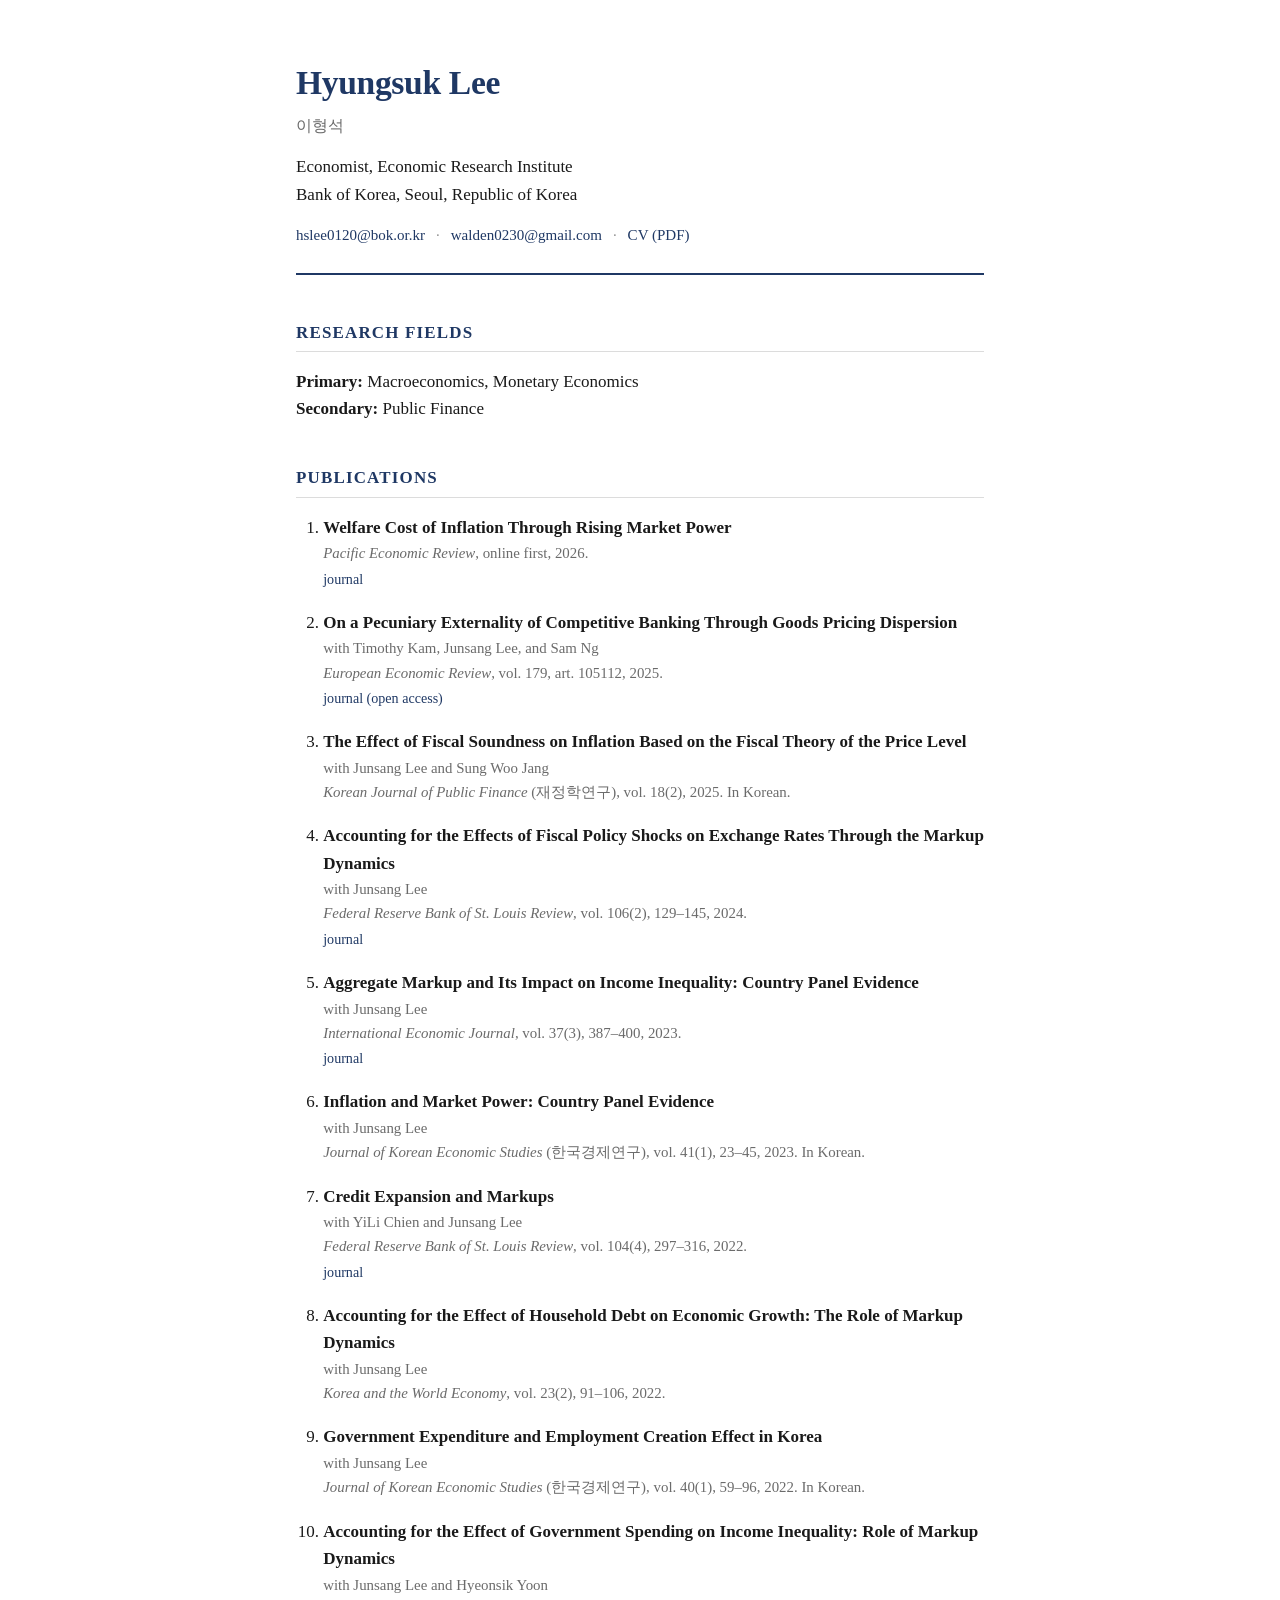
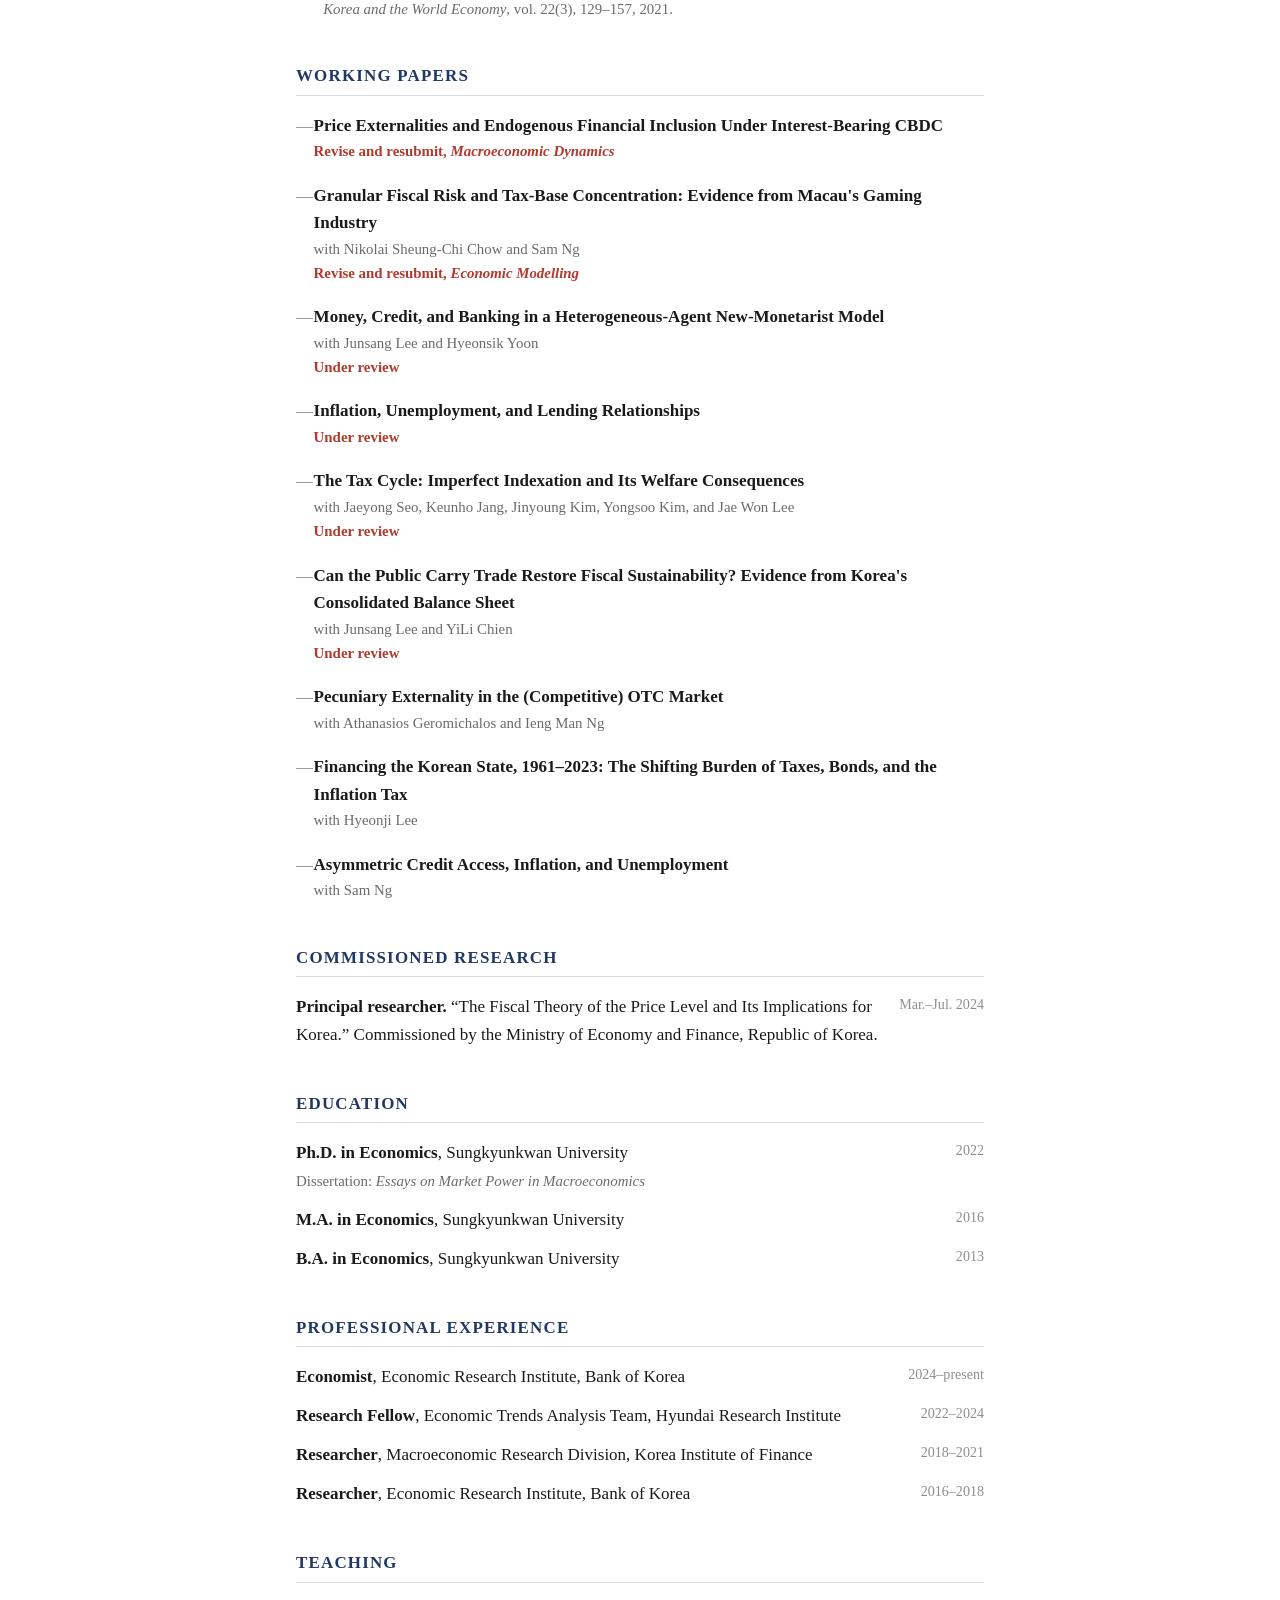
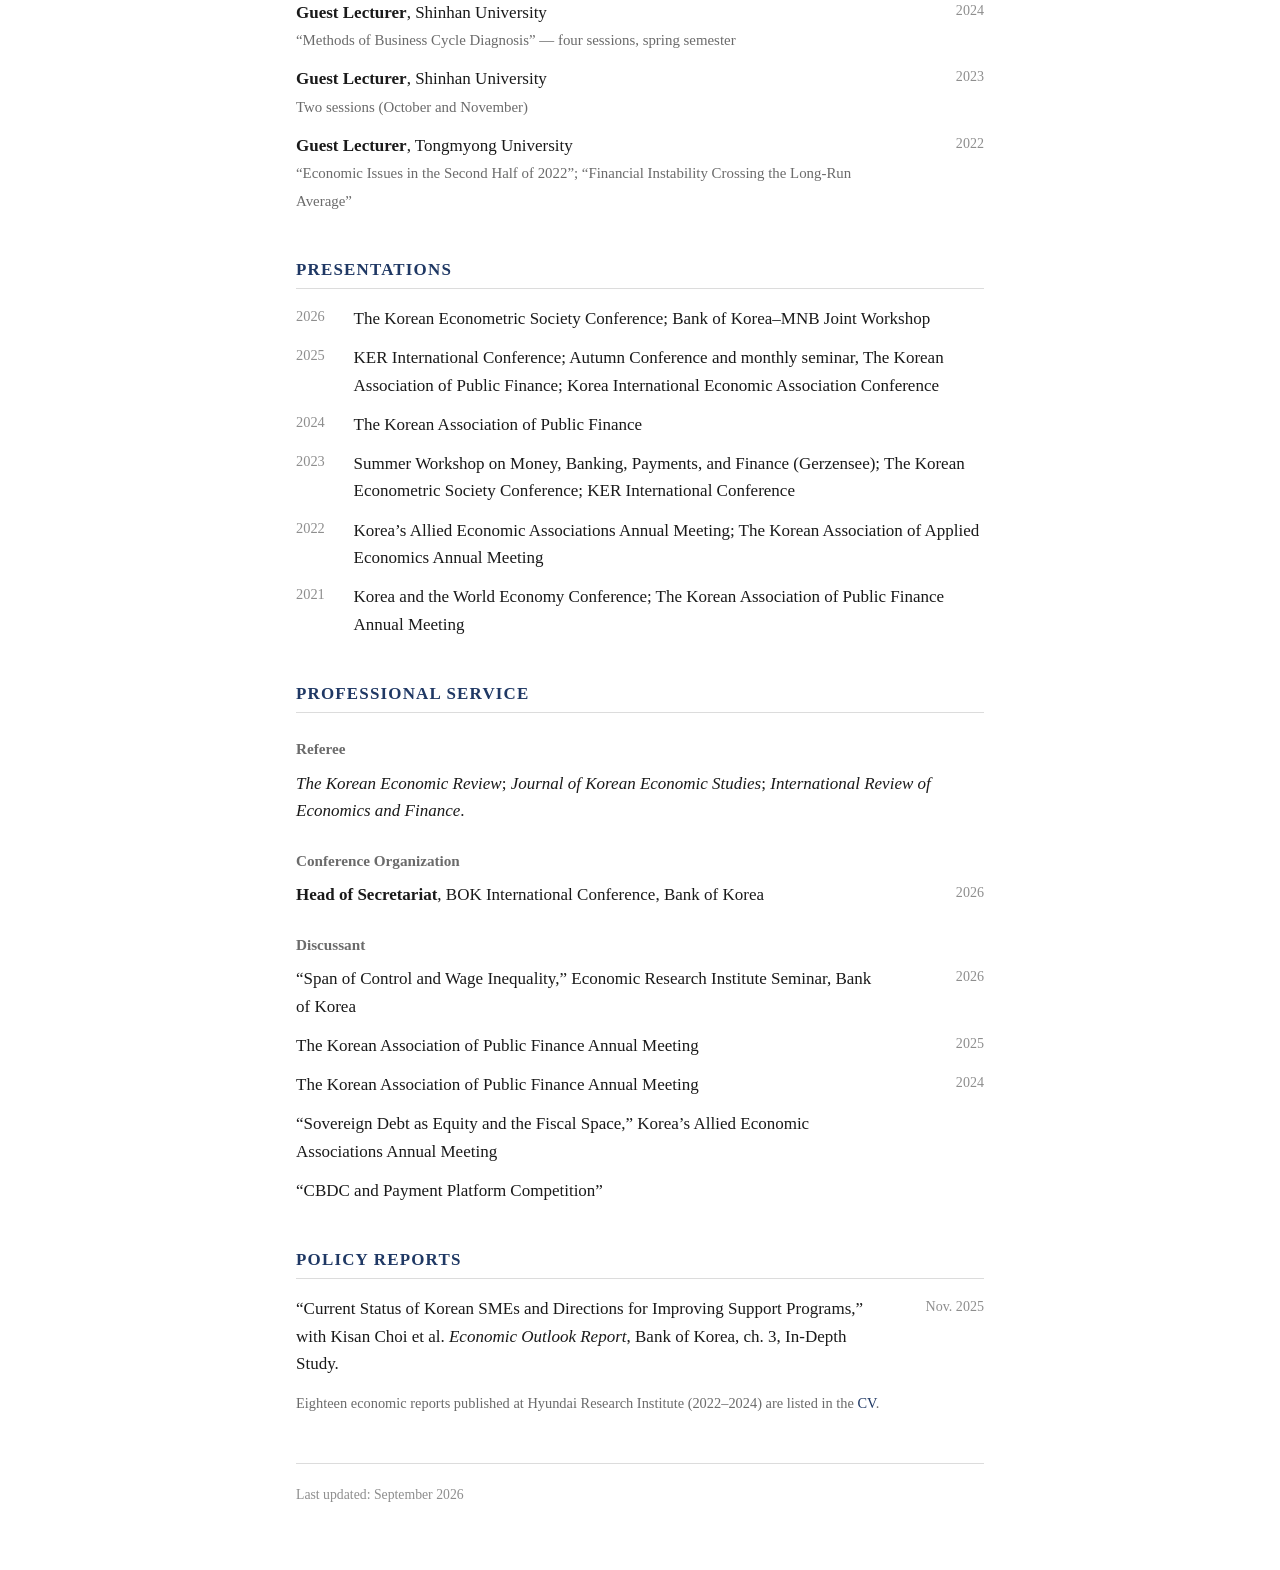
==== index.html @ a032f07b "Initial site: publications, working papers, teaching, service, CV" ====
<!DOCTYPE html>
<html lang="en">
<head>
<meta charset="utf-8">
<meta name="viewport" content="width=device-width, initial-scale=1">
<title>Hyungsuk Lee — Economist, Bank of Korea</title>
<meta name="description" content="Hyungsuk Lee is an economist at the Economic Research Institute, Bank of Korea. Research in macroeconomics, monetary economics, and public finance.">
<link rel="stylesheet" href="style.css">
</head>
<body>

<header>
  <h1>Hyungsuk Lee</h1>
  <p class="ko">이형석</p>
  <p class="affil">
    Economist, Economic Research Institute<br>
    Bank of Korea, Seoul, Republic of Korea
  </p>
  <p class="links">
    <a href="mailto:hslee0120@bok.or.kr">hslee0120@bok.or.kr</a>
    <span class="sep">·</span>
    <a href="mailto:walden0230@gmail.com">walden0230@gmail.com</a>
    <span class="sep">·</span>
    <a href="cv/CV_HyungsukLee.pdf">CV&nbsp;(PDF)</a>
  </p>
</header>

<main>

<section>
  <h2>Research Fields</h2>
  <p><strong>Primary:</strong> Macroeconomics, Monetary Economics<br>
     <strong>Secondary:</strong> Public Finance</p>
</section>

<section>
  <h2>Publications</h2>
  <ol class="papers">

    <li>
      <span class="ttl">Welfare Cost of Inflation Through Rising Market Power</span>
      <span class="ven"><em>Pacific Economic Review</em>, online first, 2026.</span>
      <span class="act"><a href="https://doi.org/10.1111/1468-0106.70021">journal</a></span>
    </li>

    <li>
      <span class="ttl">On a Pecuniary Externality of Competitive Banking Through Goods Pricing Dispersion</span>
      <span class="co">with Timothy Kam, Junsang Lee, and Sam Ng</span>
      <span class="ven"><em>European Economic Review</em>, vol.&nbsp;179, art.&nbsp;105112, 2025.</span>
      <span class="act"><a href="https://doi.org/10.1016/j.euroecorev.2025.105112">journal (open access)</a></span>
    </li>

    <li>
      <span class="ttl">The Effect of Fiscal Soundness on Inflation Based on the Fiscal Theory of the Price Level</span>
      <span class="co">with Junsang Lee and Sung Woo Jang</span>
      <span class="ven"><em>Korean Journal of Public Finance</em> (재정학연구), vol.&nbsp;18(2), 2025. In Korean.</span>
    </li>

    <li>
      <span class="ttl">Accounting for the Effects of Fiscal Policy Shocks on Exchange Rates Through the Markup Dynamics</span>
      <span class="co">with Junsang Lee</span>
      <span class="ven"><em>Federal Reserve Bank of St.&nbsp;Louis Review</em>, vol.&nbsp;106(2), 129–145, 2024.</span>
      <span class="act"><a href="https://doi.org/10.20955/r.106.129-45">journal</a></span>
    </li>

    <li>
      <span class="ttl">Aggregate Markup and Its Impact on Income Inequality: Country Panel Evidence</span>
      <span class="co">with Junsang Lee</span>
      <span class="ven"><em>International Economic Journal</em>, vol.&nbsp;37(3), 387–400, 2023.</span>
      <span class="act"><a href="https://doi.org/10.1080/10168737.2023.2239204">journal</a></span>
    </li>

    <li>
      <span class="ttl">Inflation and Market Power: Country Panel Evidence</span>
      <span class="co">with Junsang Lee</span>
      <span class="ven"><em>Journal of Korean Economic Studies</em> (한국경제연구), vol.&nbsp;41(1), 23–45, 2023. In Korean.</span>
    </li>

    <li>
      <span class="ttl">Credit Expansion and Markups</span>
      <span class="co">with YiLi Chien and Junsang Lee</span>
      <span class="ven"><em>Federal Reserve Bank of St.&nbsp;Louis Review</em>, vol.&nbsp;104(4), 297–316, 2022.</span>
      <span class="act"><a href="https://doi.org/10.20955/r.104.297-316">journal</a></span>
    </li>

    <li>
      <span class="ttl">Accounting for the Effect of Household Debt on Economic Growth: The Role of Markup Dynamics</span>
      <span class="co">with Junsang Lee</span>
      <span class="ven"><em>Korea and the World Economy</em>, vol.&nbsp;23(2), 91–106, 2022.</span>
    </li>

    <li>
      <span class="ttl">Government Expenditure and Employment Creation Effect in Korea</span>
      <span class="co">with Junsang Lee</span>
      <span class="ven"><em>Journal of Korean Economic Studies</em> (한국경제연구), vol.&nbsp;40(1), 59–96, 2022. In Korean.</span>
    </li>

    <li>
      <span class="ttl">Accounting for the Effect of Government Spending on Income Inequality: Role of Markup Dynamics</span>
      <span class="co">with Junsang Lee and Hyeonsik Yoon</span>
      <span class="ven"><em>Korea and the World Economy</em>, vol.&nbsp;22(3), 129–157, 2021.</span>
    </li>

  </ol>
</section>

<section>
  <h2>Working Papers</h2>
  <ul class="papers">

    <li>
      <span class="ttl">Price Externalities and Endogenous Financial Inclusion Under Interest-Bearing CBDC</span>
      <span class="st">Revise and resubmit, <em>Macroeconomic Dynamics</em></span>
    </li>

    <li>
      <span class="ttl">Granular Fiscal Risk and Tax-Base Concentration: Evidence from Macau's Gaming Industry</span>
      <span class="co">with Nikolai Sheung-Chi Chow and Sam Ng</span>
      <span class="st">Revise and resubmit, <em>Economic Modelling</em></span>
    </li>

    <li>
      <span class="ttl">Money, Credit, and Banking in a Heterogeneous-Agent New-Monetarist Model</span>
      <span class="co">with Junsang Lee and Hyeonsik Yoon</span>
      <span class="st">Under review</span>
    </li>

    <li>
      <span class="ttl">Inflation, Unemployment, and Lending Relationships</span>
      <span class="st">Under review</span>
    </li>

    <li>
      <span class="ttl">The Tax Cycle: Imperfect Indexation and Its Welfare Consequences</span>
      <span class="co">with Jaeyong Seo, Keunho Jang, Jinyoung Kim, Yongsoo Kim, and Jae Won Lee</span>
      <span class="st">Under review</span>
    </li>

    <li>
      <span class="ttl">Can the Public Carry Trade Restore Fiscal Sustainability? Evidence from Korea's Consolidated Balance Sheet</span>
      <span class="co">with Junsang Lee and YiLi Chien</span>
      <span class="st">Under review</span>
    </li>

    <li>
      <span class="ttl">Pecuniary Externality in the (Competitive) OTC Market</span>
      <span class="co">with Athanasios Geromichalos and Ieng Man Ng</span>
    </li>

    <li>
      <span class="ttl">Financing the Korean State, 1961–2023: The Shifting Burden of Taxes, Bonds, and the Inflation Tax</span>
      <span class="co">with Hyeonji Lee</span>
    </li>

    <li>
      <span class="ttl">Asymmetric Credit Access, Inflation, and Unemployment</span>
      <span class="co">with Sam Ng</span>
    </li>

  </ul>
</section>

<section>
  <h2>Commissioned Research</h2>
  <ul class="plain">
    <li><strong>Principal researcher.</strong> “The Fiscal Theory of the Price Level and Its Implications for Korea.”
      Commissioned by the Ministry of Economy and Finance, Republic of Korea.
      <span class="yr">Mar.–Jul. 2024</span></li>
  </ul>
</section>

<section>
  <h2>Education</h2>
  <ul class="plain">
    <li><strong>Ph.D. in Economics</strong>, Sungkyunkwan University <span class="yr">2022</span><br>
      <span class="sub">Dissertation: <em>Essays on Market Power in Macroeconomics</em></span></li>
    <li><strong>M.A. in Economics</strong>, Sungkyunkwan University <span class="yr">2016</span></li>
    <li><strong>B.A. in Economics</strong>, Sungkyunkwan University <span class="yr">2013</span></li>
  </ul>
</section>

<section>
  <h2>Professional Experience</h2>
  <ul class="plain">
    <li><strong>Economist</strong>, Economic Research Institute, Bank of Korea <span class="yr">2024–present</span></li>
    <li><strong>Research Fellow</strong>, Economic Trends Analysis Team, Hyundai Research Institute <span class="yr">2022–2024</span></li>
    <li><strong>Researcher</strong>, Macroeconomic Research Division, Korea Institute of Finance <span class="yr">2018–2021</span></li>
    <li><strong>Researcher</strong>, Economic Research Institute, Bank of Korea <span class="yr">2016–2018</span></li>
  </ul>
</section>

<section>
  <h2>Teaching</h2>
  <ul class="plain">
    <li><strong>Guest Lecturer</strong>, Shinhan University <span class="yr">2024</span><br>
      <span class="sub">“Methods of Business Cycle Diagnosis” — four sessions, spring semester</span></li>
    <li><strong>Guest Lecturer</strong>, Shinhan University <span class="yr">2023</span><br>
      <span class="sub">Two sessions (October and November)</span></li>
    <li><strong>Guest Lecturer</strong>, Tongmyong University <span class="yr">2022</span><br>
      <span class="sub">“Economic Issues in the Second Half of 2022”; “Financial Instability Crossing the Long-Run Average”</span></li>
  </ul>
</section>

<section>
  <h2>Presentations</h2>
  <ul class="plain years">
    <li><span class="y">2026</span> The Korean Econometric Society Conference; Bank of Korea–MNB Joint Workshop</li>
    <li><span class="y">2025</span> KER International Conference; Autumn Conference and monthly seminar, The Korean Association of Public Finance; Korea International Economic Association Conference</li>
    <li><span class="y">2024</span> The Korean Association of Public Finance</li>
    <li><span class="y">2023</span> Summer Workshop on Money, Banking, Payments, and Finance (Gerzensee); The Korean Econometric Society Conference; KER International Conference</li>
    <li><span class="y">2022</span> Korea’s Allied Economic Associations Annual Meeting; The Korean Association of Applied Economics Annual Meeting</li>
    <li><span class="y">2021</span> Korea and the World Economy Conference; The Korean Association of Public Finance Annual Meeting</li>
  </ul>
</section>

<section>
  <h2>Professional Service</h2>

  <h3>Referee</h3>
  <p><em>The Korean Economic Review</em>; <em>Journal of Korean Economic Studies</em>;
     <em>International Review of Economics and Finance</em>.</p>

  <h3>Conference Organization</h3>
  <ul class="plain">
    <li><strong>Head of Secretariat</strong>, BOK International Conference, Bank of Korea <span class="yr">2026</span></li>
  </ul>

  <h3>Discussant</h3>
  <ul class="plain">
    <li>“Span of Control and Wage Inequality,” Economic Research Institute Seminar, Bank of Korea <span class="yr">2026</span></li>
    <li>The Korean Association of Public Finance Annual Meeting <span class="yr">2025</span></li>
    <li>The Korean Association of Public Finance Annual Meeting <span class="yr">2024</span></li>
    <li>“Sovereign Debt as Equity and the Fiscal Space,” Korea’s Allied Economic Associations Annual Meeting</li>
    <li>“CBDC and Payment Platform Competition”</li>
  </ul>
</section>

<section>
  <h2>Policy Reports</h2>
  <ul class="plain">
    <li>“Current Status of Korean SMEs and Directions for Improving Support Programs,”
      with Kisan Choi et al. <em>Economic Outlook Report</em>, Bank of Korea, ch.&nbsp;3, In-Depth Study.
      <span class="yr">Nov. 2025</span></li>
  </ul>
  <p class="note">Eighteen economic reports published at Hyundai Research Institute (2022–2024)
     are listed in the <a href="cv/CV_HyungsukLee.pdf">CV</a>.</p>
</section>

</main>

<footer>
  <p>Last updated: September 2026</p>
</footer>

</body>
</html>
---- style.css ----
/* Hyungsuk Lee — personal academic site */

:root {
  --ink:      #1a1a1a;
  --muted:    #6b6b6b;
  --faint:    #8e8e8e;
  --accent:   #1f3864;
  --rule:     #dcdcdc;
  --bg:       #ffffff;
  --status:   #b03a2e;
  --maxw:     46rem;
}

@media (prefers-color-scheme: dark) {
  :root {
    --ink:    #e6e6e6;
    --muted:  #a6a6a6;
    --faint:  #8e8e8e;
    --accent: #9db8e0;
    --rule:   #3a3a3a;
    --bg:     #16181c;
    --status: #e08b7f;
  }
}

* { box-sizing: border-box; }

html { -webkit-text-size-adjust: 100%; }

body {
  margin: 0 auto;
  padding: 3.5rem 1.5rem 4rem;
  max-width: var(--maxw);
  background: var(--bg);
  color: var(--ink);
  font-family: "Iowan Old Style", "Palatino Linotype", Palatino, Georgia, serif;
  font-size: 17px;
  line-height: 1.62;
}

a {
  color: var(--accent);
  text-decoration: none;
  border-bottom: 1px solid transparent;
}
a:hover { border-bottom-color: var(--accent); }

/* ---------- header ---------- */
header {
  margin-bottom: 2.75rem;
  padding-bottom: 1.6rem;
  border-bottom: 2px solid var(--accent);
}

header h1 {
  margin: 0;
  font-size: 2.1rem;
  font-weight: 600;
  letter-spacing: -0.01em;
  color: var(--accent);
}

header .ko {
  margin: 0.15rem 0 0.9rem;
  color: var(--muted);
  font-size: 1rem;
}

header .affil {
  margin: 0 0 0.9rem;
  color: var(--ink);
}

header .links {
  margin: 0;
  font-size: 0.94rem;
}

header .links .sep { color: var(--faint); margin: 0 0.45rem; }

/* ---------- sections ---------- */
section { margin-bottom: 2.6rem; }

h2 {
  margin: 0 0 1rem;
  padding-bottom: 0.3rem;
  font-size: 1.06rem;
  font-weight: 600;
  letter-spacing: 0.07em;
  text-transform: uppercase;
  color: var(--accent);
  border-bottom: 1px solid var(--rule);
}

h3 {
  margin: 1.5rem 0 0.5rem;
  font-size: 0.95rem;
  font-weight: 600;
  color: var(--muted);
}

p { margin: 0 0 0.85rem; }

/* ---------- paper lists ---------- */
ol.papers, ul.papers {
  margin: 0;
  padding-left: 1.7rem;
}
ul.papers { list-style: none; padding-left: 0; }

.papers li {
  margin-bottom: 1.15rem;
  padding-left: 0;
}

ul.papers li {
  padding-left: 1.1rem;
  position: relative;
}
ul.papers li::before {
  content: "—";
  position: absolute;
  left: 0;
  color: var(--faint);
}

.papers .ttl {
  display: block;
  font-weight: 600;
}

.papers .co,
.papers .ven,
.papers .act,
.papers .st {
  display: block;
  font-size: 0.93rem;
}

.papers .co  { color: var(--muted); }
.papers .ven { color: var(--muted); }
.papers .act { margin-top: 0.15rem; font-size: 0.88rem; }
.papers .st  { color: var(--status); font-weight: 600; }

/* ---------- plain lists ---------- */
ul.plain {
  margin: 0;
  padding: 0;
  list-style: none;
}

ul.plain li {
  margin-bottom: 0.72rem;
  padding-right: 6.5rem;
  position: relative;
}

ul.plain .yr {
  position: absolute;
  right: 0;
  top: 0;
  width: 6rem;
  text-align: right;
  color: var(--faint);
  font-size: 0.88rem;
}

ul.plain .sub {
  color: var(--muted);
  font-size: 0.93rem;
}

/* year-prefixed presentation list */
ul.years li { padding-right: 0; padding-left: 3.6rem; }
ul.years .y {
  position: absolute;
  left: 0;
  top: 0;
  color: var(--faint);
  font-size: 0.9rem;
  font-variant-numeric: tabular-nums;
}

.note {
  margin-top: 0.9rem;
  color: var(--muted);
  font-size: 0.9rem;
}

/* ---------- footer ---------- */
footer {
  margin-top: 3rem;
  padding-top: 1.2rem;
  border-top: 1px solid var(--rule);
  color: var(--faint);
  font-size: 0.86rem;
}
footer p { margin: 0; }

/* ---------- responsive ---------- */
@media (max-width: 34rem) {
  body { padding: 2.25rem 1.15rem 3rem; font-size: 16px; }
  header h1 { font-size: 1.72rem; }
  header .links .sep { display: none; }
  header .links a { display: block; margin-bottom: 0.2rem; }

  ul.plain li { padding-right: 0; }
  ul.plain .yr {
    position: static;
    display: block;
    width: auto;
    text-align: left;
  }
  ul.years li { padding-left: 0; }
  ul.years .y { position: static; display: block; font-weight: 600; }
}

@media print {
  body { max-width: none; font-size: 11pt; }
  a { color: inherit; border: 0; }
  section { page-break-inside: avoid; }
}
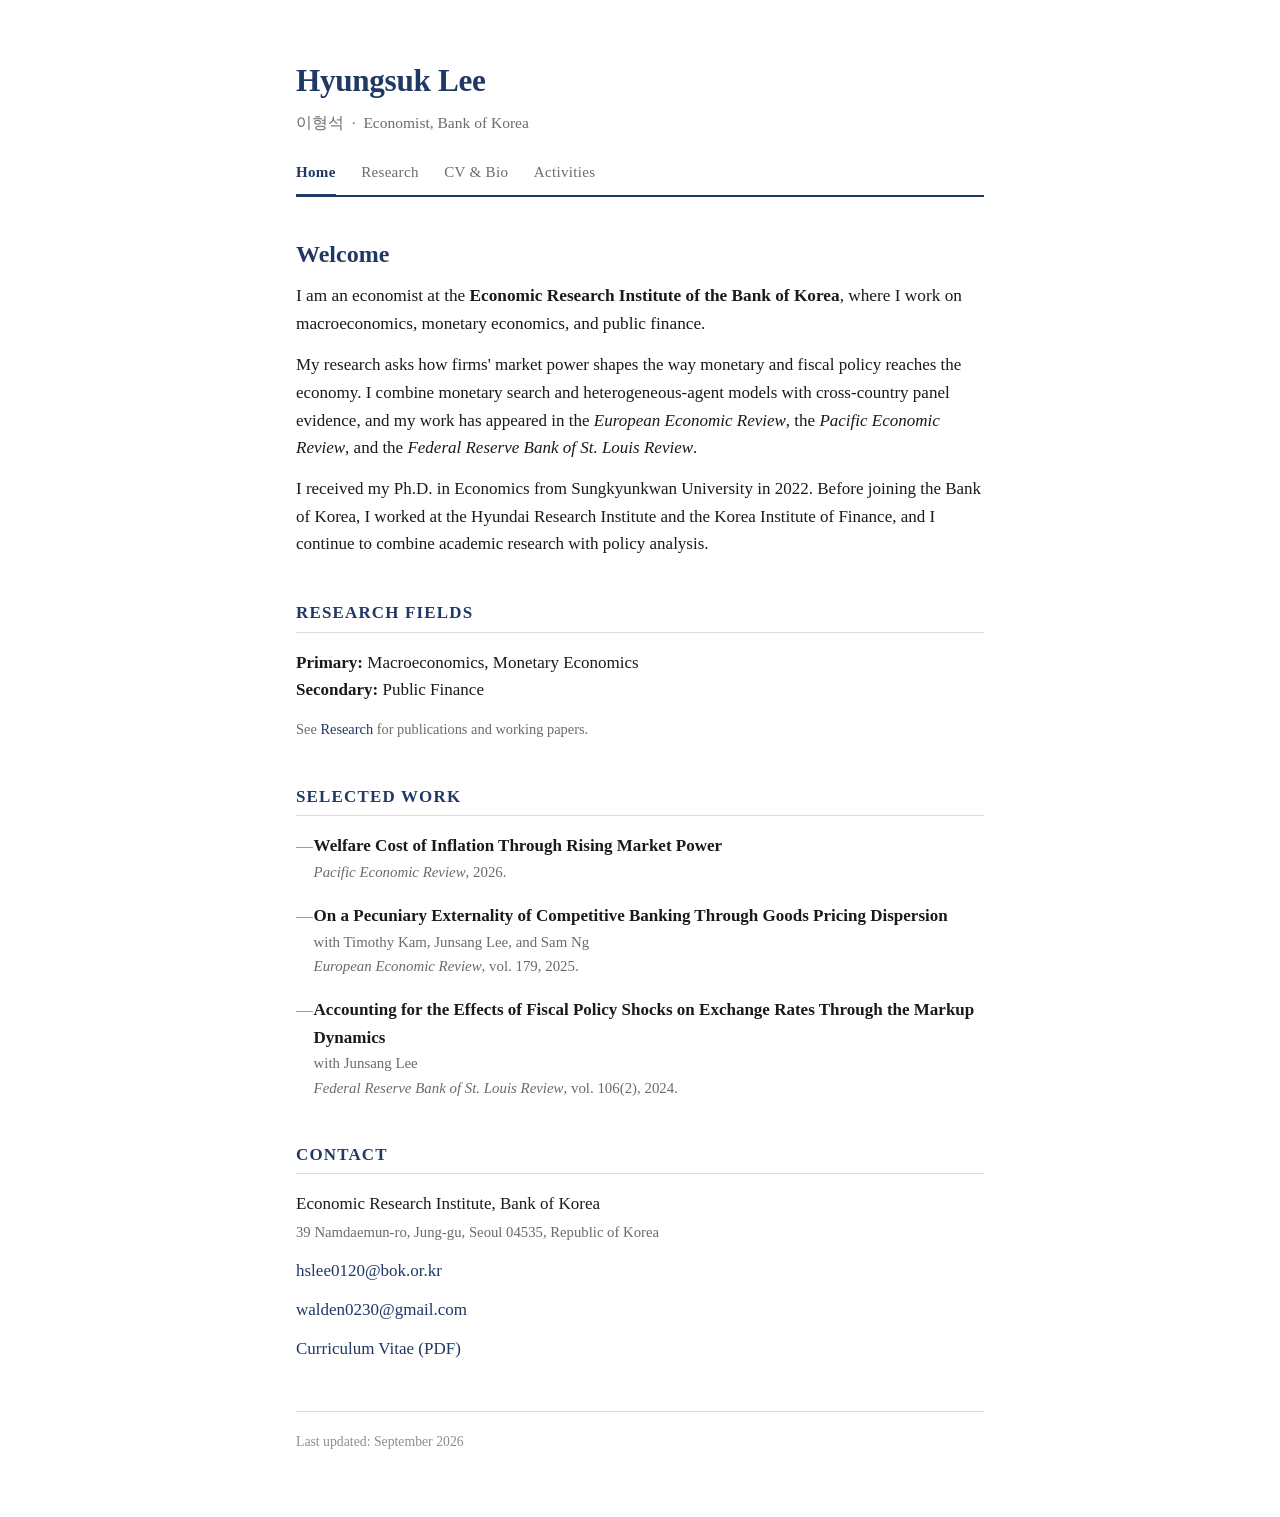
==== commit b19e794d: "Restructure into four pages: Home, Research, CV & Bio, Activities" ====
--- a/index.html
+++ b/index.html
@@ -10,240 +10,76 @@
 <body>
 
 <header>
-  <h1>Hyungsuk Lee</h1>
-  <p class="ko">이형석</p>
-  <p class="affil">
-    Economist, Economic Research Institute<br>
-    Bank of Korea, Seoul, Republic of Korea
-  </p>
-  <p class="links">
-    <a href="mailto:hslee0120@bok.or.kr">hslee0120@bok.or.kr</a>
-    <span class="sep">·</span>
-    <a href="mailto:walden0230@gmail.com">walden0230@gmail.com</a>
-    <span class="sep">·</span>
-    <a href="cv/CV_HyungsukLee.pdf">CV&nbsp;(PDF)</a>
-  </p>
+  <h1><a href="index.html">Hyungsuk Lee</a></h1>
+  <p class="sub">이형석 &nbsp;·&nbsp; Economist, Bank of Korea</p>
+  <nav>
+    <a href="index.html" class="active">Home</a>
+    <a href="research.html">Research</a>
+    <a href="cv.html">CV &amp; Bio</a>
+    <a href="activities.html">Activities</a>
+  </nav>
 </header>
 
 <main>
+
+<section class="hero">
+  <h2 class="welcome">Welcome</h2>
+  <p class="lede">
+    I am an economist at the <strong>Economic Research Institute of the Bank of Korea</strong>,
+    where I work on macroeconomics, monetary economics, and public finance.
+  </p>
+  <p>
+    My research asks how firms' market power shapes the way monetary and fiscal policy
+    reaches the economy. I combine monetary search and heterogeneous-agent models with
+    cross-country panel evidence, and my work has appeared in the
+    <em>European Economic Review</em>, the <em>Pacific Economic Review</em>, and the
+    <em>Federal Reserve Bank of St.&nbsp;Louis Review</em>.
+  </p>
+  <p>
+    I received my Ph.D. in Economics from Sungkyunkwan University in 2022. Before joining
+    the Bank of Korea, I worked at the Hyundai Research Institute and the Korea Institute
+    of Finance, and I continue to combine academic research with policy analysis.
+  </p>
+</section>
 
 <section>
   <h2>Research Fields</h2>
   <p><strong>Primary:</strong> Macroeconomics, Monetary Economics<br>
      <strong>Secondary:</strong> Public Finance</p>
+  <p class="note">
+    See <a href="research.html">Research</a> for publications and working papers.
+  </p>
 </section>
 
 <section>
-  <h2>Publications</h2>
-  <ol class="papers">
-
+  <h2>Selected Work</h2>
+  <ul class="papers">
     <li>
       <span class="ttl">Welfare Cost of Inflation Through Rising Market Power</span>
-      <span class="ven"><em>Pacific Economic Review</em>, online first, 2026.</span>
-      <span class="act"><a href="https://doi.org/10.1111/1468-0106.70021">journal</a></span>
+      <span class="ven"><em>Pacific Economic Review</em>, 2026.</span>
     </li>
-
     <li>
       <span class="ttl">On a Pecuniary Externality of Competitive Banking Through Goods Pricing Dispersion</span>
       <span class="co">with Timothy Kam, Junsang Lee, and Sam Ng</span>
-      <span class="ven"><em>European Economic Review</em>, vol.&nbsp;179, art.&nbsp;105112, 2025.</span>
-      <span class="act"><a href="https://doi.org/10.1016/j.euroecorev.2025.105112">journal (open access)</a></span>
+      <span class="ven"><em>European Economic Review</em>, vol.&nbsp;179, 2025.</span>
     </li>
-
-    <li>
-      <span class="ttl">The Effect of Fiscal Soundness on Inflation Based on the Fiscal Theory of the Price Level</span>
-      <span class="co">with Junsang Lee and Sung Woo Jang</span>
-      <span class="ven"><em>Korean Journal of Public Finance</em> (재정학연구), vol.&nbsp;18(2), 2025. In Korean.</span>
-    </li>
-
     <li>
       <span class="ttl">Accounting for the Effects of Fiscal Policy Shocks on Exchange Rates Through the Markup Dynamics</span>
       <span class="co">with Junsang Lee</span>
-      <span class="ven"><em>Federal Reserve Bank of St.&nbsp;Louis Review</em>, vol.&nbsp;106(2), 129–145, 2024.</span>
-      <span class="act"><a href="https://doi.org/10.20955/r.106.129-45">journal</a></span>
+      <span class="ven"><em>Federal Reserve Bank of St.&nbsp;Louis Review</em>, vol.&nbsp;106(2), 2024.</span>
     </li>
-
-    <li>
-      <span class="ttl">Aggregate Markup and Its Impact on Income Inequality: Country Panel Evidence</span>
-      <span class="co">with Junsang Lee</span>
-      <span class="ven"><em>International Economic Journal</em>, vol.&nbsp;37(3), 387–400, 2023.</span>
-      <span class="act"><a href="https://doi.org/10.1080/10168737.2023.2239204">journal</a></span>
-    </li>
-
-    <li>
-      <span class="ttl">Inflation and Market Power: Country Panel Evidence</span>
-      <span class="co">with Junsang Lee</span>
-      <span class="ven"><em>Journal of Korean Economic Studies</em> (한국경제연구), vol.&nbsp;41(1), 23–45, 2023. In Korean.</span>
-    </li>
-
-    <li>
-      <span class="ttl">Credit Expansion and Markups</span>
-      <span class="co">with YiLi Chien and Junsang Lee</span>
-      <span class="ven"><em>Federal Reserve Bank of St.&nbsp;Louis Review</em>, vol.&nbsp;104(4), 297–316, 2022.</span>
-      <span class="act"><a href="https://doi.org/10.20955/r.104.297-316">journal</a></span>
-    </li>
-
-    <li>
-      <span class="ttl">Accounting for the Effect of Household Debt on Economic Growth: The Role of Markup Dynamics</span>
-      <span class="co">with Junsang Lee</span>
-      <span class="ven"><em>Korea and the World Economy</em>, vol.&nbsp;23(2), 91–106, 2022.</span>
-    </li>
-
-    <li>
-      <span class="ttl">Government Expenditure and Employment Creation Effect in Korea</span>
-      <span class="co">with Junsang Lee</span>
-      <span class="ven"><em>Journal of Korean Economic Studies</em> (한국경제연구), vol.&nbsp;40(1), 59–96, 2022. In Korean.</span>
-    </li>
-
-    <li>
-      <span class="ttl">Accounting for the Effect of Government Spending on Income Inequality: Role of Markup Dynamics</span>
-      <span class="co">with Junsang Lee and Hyeonsik Yoon</span>
-      <span class="ven"><em>Korea and the World Economy</em>, vol.&nbsp;22(3), 129–157, 2021.</span>
-    </li>
-
-  </ol>
-</section>
-
-<section>
-  <h2>Working Papers</h2>
-  <ul class="papers">
-
-    <li>
-      <span class="ttl">Price Externalities and Endogenous Financial Inclusion Under Interest-Bearing CBDC</span>
-      <span class="st">Revise and resubmit, <em>Macroeconomic Dynamics</em></span>
-    </li>
-
-    <li>
-      <span class="ttl">Granular Fiscal Risk and Tax-Base Concentration: Evidence from Macau's Gaming Industry</span>
-      <span class="co">with Nikolai Sheung-Chi Chow and Sam Ng</span>
-      <span class="st">Revise and resubmit, <em>Economic Modelling</em></span>
-    </li>
-
-    <li>
-      <span class="ttl">Money, Credit, and Banking in a Heterogeneous-Agent New-Monetarist Model</span>
-      <span class="co">with Junsang Lee and Hyeonsik Yoon</span>
-      <span class="st">Under review</span>
-    </li>
-
-    <li>
-      <span class="ttl">Inflation, Unemployment, and Lending Relationships</span>
-      <span class="st">Under review</span>
-    </li>
-
-    <li>
-      <span class="ttl">The Tax Cycle: Imperfect Indexation and Its Welfare Consequences</span>
-      <span class="co">with Jaeyong Seo, Keunho Jang, Jinyoung Kim, Yongsoo Kim, and Jae Won Lee</span>
-      <span class="st">Under review</span>
-    </li>
-
-    <li>
-      <span class="ttl">Can the Public Carry Trade Restore Fiscal Sustainability? Evidence from Korea's Consolidated Balance Sheet</span>
-      <span class="co">with Junsang Lee and YiLi Chien</span>
-      <span class="st">Under review</span>
-    </li>
-
-    <li>
-      <span class="ttl">Pecuniary Externality in the (Competitive) OTC Market</span>
-      <span class="co">with Athanasios Geromichalos and Ieng Man Ng</span>
-    </li>
-
-    <li>
-      <span class="ttl">Financing the Korean State, 1961–2023: The Shifting Burden of Taxes, Bonds, and the Inflation Tax</span>
-      <span class="co">with Hyeonji Lee</span>
-    </li>
-
-    <li>
-      <span class="ttl">Asymmetric Credit Access, Inflation, and Unemployment</span>
-      <span class="co">with Sam Ng</span>
-    </li>
-
   </ul>
 </section>
 
 <section>
-  <h2>Commissioned Research</h2>
+  <h2>Contact</h2>
   <ul class="plain">
-    <li><strong>Principal researcher.</strong> “The Fiscal Theory of the Price Level and Its Implications for Korea.”
-      Commissioned by the Ministry of Economy and Finance, Republic of Korea.
-      <span class="yr">Mar.–Jul. 2024</span></li>
+    <li>Economic Research Institute, Bank of Korea<br>
+      <span class="sub2">39 Namdaemun-ro, Jung-gu, Seoul 04535, Republic of Korea</span></li>
+    <li><a href="mailto:hslee0120@bok.or.kr">hslee0120@bok.or.kr</a></li>
+    <li><a href="mailto:walden0230@gmail.com">walden0230@gmail.com</a></li>
+    <li><a href="cv/CV_HyungsukLee.pdf">Curriculum Vitae (PDF)</a></li>
   </ul>
-</section>
-
-<section>
-  <h2>Education</h2>
-  <ul class="plain">
-    <li><strong>Ph.D. in Economics</strong>, Sungkyunkwan University <span class="yr">2022</span><br>
-      <span class="sub">Dissertation: <em>Essays on Market Power in Macroeconomics</em></span></li>
-    <li><strong>M.A. in Economics</strong>, Sungkyunkwan University <span class="yr">2016</span></li>
-    <li><strong>B.A. in Economics</strong>, Sungkyunkwan University <span class="yr">2013</span></li>
-  </ul>
-</section>
-
-<section>
-  <h2>Professional Experience</h2>
-  <ul class="plain">
-    <li><strong>Economist</strong>, Economic Research Institute, Bank of Korea <span class="yr">2024–present</span></li>
-    <li><strong>Research Fellow</strong>, Economic Trends Analysis Team, Hyundai Research Institute <span class="yr">2022–2024</span></li>
-    <li><strong>Researcher</strong>, Macroeconomic Research Division, Korea Institute of Finance <span class="yr">2018–2021</span></li>
-    <li><strong>Researcher</strong>, Economic Research Institute, Bank of Korea <span class="yr">2016–2018</span></li>
-  </ul>
-</section>
-
-<section>
-  <h2>Teaching</h2>
-  <ul class="plain">
-    <li><strong>Guest Lecturer</strong>, Shinhan University <span class="yr">2024</span><br>
-      <span class="sub">“Methods of Business Cycle Diagnosis” — four sessions, spring semester</span></li>
-    <li><strong>Guest Lecturer</strong>, Shinhan University <span class="yr">2023</span><br>
-      <span class="sub">Two sessions (October and November)</span></li>
-    <li><strong>Guest Lecturer</strong>, Tongmyong University <span class="yr">2022</span><br>
-      <span class="sub">“Economic Issues in the Second Half of 2022”; “Financial Instability Crossing the Long-Run Average”</span></li>
-  </ul>
-</section>
-
-<section>
-  <h2>Presentations</h2>
-  <ul class="plain years">
-    <li><span class="y">2026</span> The Korean Econometric Society Conference; Bank of Korea–MNB Joint Workshop</li>
-    <li><span class="y">2025</span> KER International Conference; Autumn Conference and monthly seminar, The Korean Association of Public Finance; Korea International Economic Association Conference</li>
-    <li><span class="y">2024</span> The Korean Association of Public Finance</li>
-    <li><span class="y">2023</span> Summer Workshop on Money, Banking, Payments, and Finance (Gerzensee); The Korean Econometric Society Conference; KER International Conference</li>
-    <li><span class="y">2022</span> Korea’s Allied Economic Associations Annual Meeting; The Korean Association of Applied Economics Annual Meeting</li>
-    <li><span class="y">2021</span> Korea and the World Economy Conference; The Korean Association of Public Finance Annual Meeting</li>
-  </ul>
-</section>
-
-<section>
-  <h2>Professional Service</h2>
-
-  <h3>Referee</h3>
-  <p><em>The Korean Economic Review</em>; <em>Journal of Korean Economic Studies</em>;
-     <em>International Review of Economics and Finance</em>.</p>
-
-  <h3>Conference Organization</h3>
-  <ul class="plain">
-    <li><strong>Head of Secretariat</strong>, BOK International Conference, Bank of Korea <span class="yr">2026</span></li>
-  </ul>
-
-  <h3>Discussant</h3>
-  <ul class="plain">
-    <li>“Span of Control and Wage Inequality,” Economic Research Institute Seminar, Bank of Korea <span class="yr">2026</span></li>
-    <li>The Korean Association of Public Finance Annual Meeting <span class="yr">2025</span></li>
-    <li>The Korean Association of Public Finance Annual Meeting <span class="yr">2024</span></li>
-    <li>“Sovereign Debt as Equity and the Fiscal Space,” Korea’s Allied Economic Associations Annual Meeting</li>
-    <li>“CBDC and Payment Platform Competition”</li>
-  </ul>
-</section>
-
-<section>
-  <h2>Policy Reports</h2>
-  <ul class="plain">
-    <li>“Current Status of Korean SMEs and Directions for Improving Support Programs,”
-      with Kisan Choi et al. <em>Economic Outlook Report</em>, Bank of Korea, ch.&nbsp;3, In-Depth Study.
-      <span class="yr">Nov. 2025</span></li>
-  </ul>
-  <p class="note">Eighteen economic reports published at Hyundai Research Institute (2022–2024)
-     are listed in the <a href="cv/CV_HyungsukLee.pdf">CV</a>.</p>
 </section>
 
 </main>
--- a/style.css
+++ b/style.css
@@ -47,36 +47,90 @@
 
 /* ---------- header ---------- */
 header {
-  margin-bottom: 2.75rem;
-  padding-bottom: 1.6rem;
+  margin-bottom: 2.4rem;
+  padding-bottom: 0;
   border-bottom: 2px solid var(--accent);
 }
 
 header h1 {
   margin: 0;
-  font-size: 2.1rem;
+  font-size: 1.95rem;
   font-weight: 600;
   letter-spacing: -0.01em;
-  color: var(--accent);
-}
-
-header .ko {
-  margin: 0.15rem 0 0.9rem;
-  color: var(--muted);
-  font-size: 1rem;
-}
-
-header .affil {
-  margin: 0 0 0.9rem;
+}
+header h1 a { color: var(--accent); border: 0; }
+
+header .sub {
+  margin: 0.2rem 0 1.1rem;
+  color: var(--muted);
+  font-size: 0.97rem;
+}
+
+nav {
+  display: flex;
+  flex-wrap: wrap;
+  gap: 1.6rem;
+  margin-bottom: -1px;
+}
+
+nav a {
+  padding: 0.45rem 0 0.6rem;
+  font-size: 0.94rem;
+  letter-spacing: 0.02em;
+  color: var(--muted);
+  border-bottom: 2px solid transparent;
+}
+nav a:hover { color: var(--accent); border-bottom-color: var(--rule); }
+nav a.active {
+  color: var(--accent);
+  font-weight: 600;
+  border-bottom-color: var(--accent);
+}
+
+/* ---------- home hero ---------- */
+.hero .welcome {
+  border: 0;
+  padding: 0;
+  margin-bottom: 0.5rem;
+  font-size: 1.5rem;
+  font-weight: 600;
+  letter-spacing: 0;
+  text-transform: none;
+}
+.hero .lede {
+  font-size: 1.08rem;
   color: var(--ink);
 }
 
-header .links {
-  margin: 0;
-  font-size: 0.94rem;
-}
-
-header .links .sep { color: var(--faint); margin: 0 0.45rem; }
+.cvbtn a {
+  display: inline-block;
+  padding: 0.55rem 1.15rem;
+  border: 1px solid var(--accent);
+  border-radius: 3px;
+  color: var(--accent);
+  font-size: 0.95rem;
+}
+.cvbtn a:hover { background: var(--accent); color: var(--bg); }
+
+.sub2 { color: var(--muted); font-size: 0.92rem; }
+
+ul.compact {
+  margin: 0;
+  padding-left: 1.15rem;
+  list-style: none;
+}
+ul.compact li {
+  position: relative;
+  margin-bottom: 0.3rem;
+  font-size: 0.93rem;
+  color: var(--ink);
+}
+ul.compact li::before {
+  content: "·";
+  position: absolute;
+  left: -0.9rem;
+  color: var(--faint);
+}
 
 /* ---------- sections ---------- */
 section { margin-bottom: 2.6rem; }
@@ -200,9 +254,9 @@
 /* ---------- responsive ---------- */
 @media (max-width: 34rem) {
   body { padding: 2.25rem 1.15rem 3rem; font-size: 16px; }
-  header h1 { font-size: 1.72rem; }
-  header .links .sep { display: none; }
-  header .links a { display: block; margin-bottom: 0.2rem; }
+  header h1 { font-size: 1.62rem; }
+  nav { gap: 1.1rem; }
+  nav a { font-size: 0.9rem; }
 
   ul.plain li { padding-right: 0; }
   ul.plain .yr {
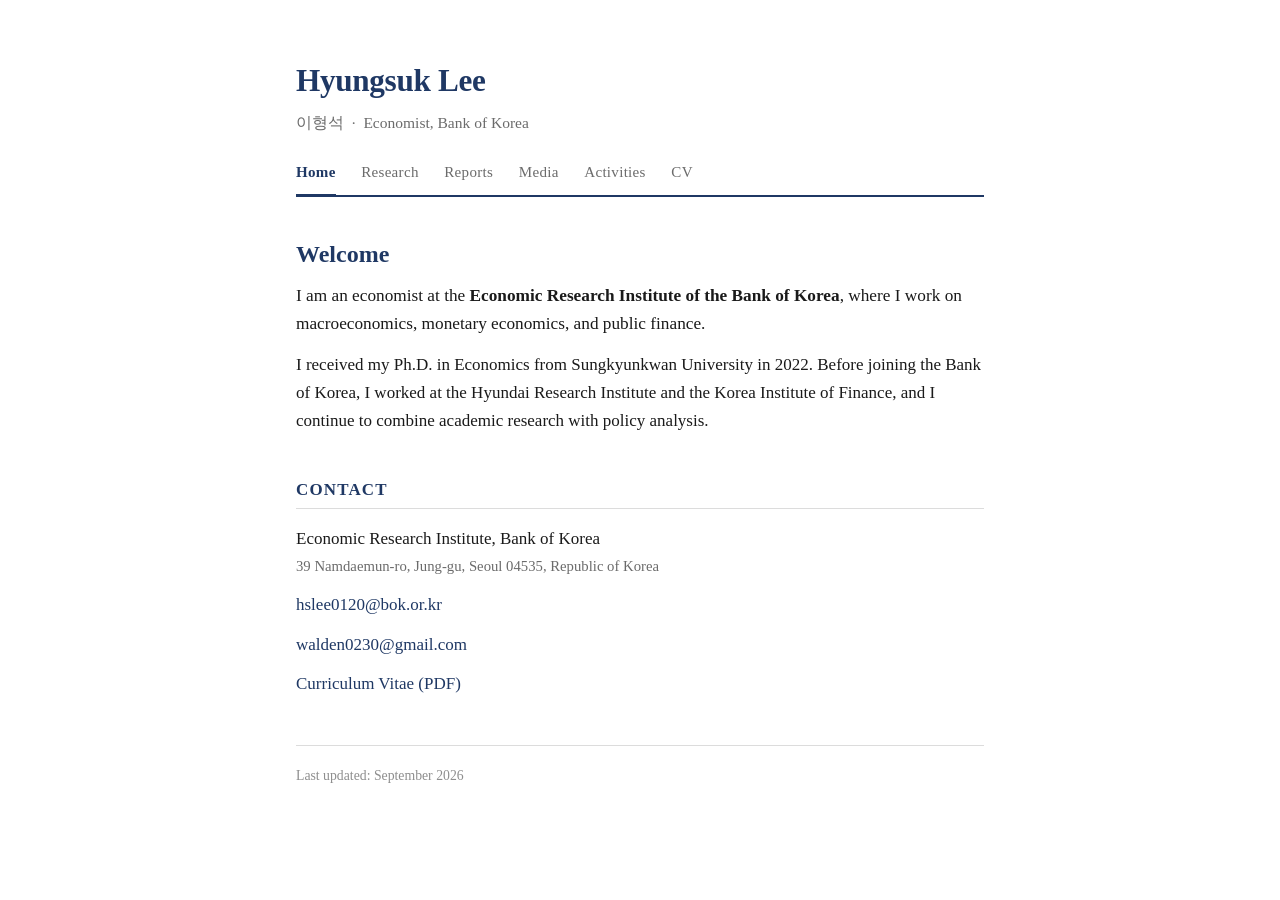
==== commit 4f06a91a: "Add Reports and Media pages; trim Home and CV; update discussant entries" ====
--- a/index.html
+++ b/index.html
@@ -15,8 +15,10 @@
   <nav>
     <a href="index.html" class="active">Home</a>
     <a href="research.html">Research</a>
-    <a href="cv.html">CV &amp; Bio</a>
+    <a href="reports.html">Reports</a>
+    <a href="media.html">Media</a>
     <a href="activities.html">Activities</a>
+    <a href="cv.html">CV</a>
   </nav>
 </header>
 
@@ -29,47 +31,13 @@
     where I work on macroeconomics, monetary economics, and public finance.
   </p>
   <p>
-    My research asks how firms' market power shapes the way monetary and fiscal policy
-    reaches the economy. I combine monetary search and heterogeneous-agent models with
-    cross-country panel evidence, and my work has appeared in the
-    <em>European Economic Review</em>, the <em>Pacific Economic Review</em>, and the
-    <em>Federal Reserve Bank of St.&nbsp;Louis Review</em>.
-  </p>
-  <p>
     I received my Ph.D. in Economics from Sungkyunkwan University in 2022. Before joining
     the Bank of Korea, I worked at the Hyundai Research Institute and the Korea Institute
     of Finance, and I continue to combine academic research with policy analysis.
   </p>
 </section>
 
-<section>
-  <h2>Research Fields</h2>
-  <p><strong>Primary:</strong> Macroeconomics, Monetary Economics<br>
-     <strong>Secondary:</strong> Public Finance</p>
-  <p class="note">
-    See <a href="research.html">Research</a> for publications and working papers.
-  </p>
-</section>
 
-<section>
-  <h2>Selected Work</h2>
-  <ul class="papers">
-    <li>
-      <span class="ttl">Welfare Cost of Inflation Through Rising Market Power</span>
-      <span class="ven"><em>Pacific Economic Review</em>, 2026.</span>
-    </li>
-    <li>
-      <span class="ttl">On a Pecuniary Externality of Competitive Banking Through Goods Pricing Dispersion</span>
-      <span class="co">with Timothy Kam, Junsang Lee, and Sam Ng</span>
-      <span class="ven"><em>European Economic Review</em>, vol.&nbsp;179, 2025.</span>
-    </li>
-    <li>
-      <span class="ttl">Accounting for the Effects of Fiscal Policy Shocks on Exchange Rates Through the Markup Dynamics</span>
-      <span class="co">with Junsang Lee</span>
-      <span class="ven"><em>Federal Reserve Bank of St.&nbsp;Louis Review</em>, vol.&nbsp;106(2), 2024.</span>
-    </li>
-  </ul>
-</section>
 
 <section>
   <h2>Contact</h2>
--- a/style.css
+++ b/style.css
@@ -274,3 +274,33 @@
   a { color: inherit; border: 0; }
   section { page-break-inside: avoid; }
 }
+
+/* ---------- reports list (Korean title + English gloss) ---------- */
+ul.reports { margin: 0; padding-left: 1.15rem; list-style: none; }
+ul.reports li {
+  position: relative;
+  margin-bottom: 0.75rem;
+}
+ul.reports li::before {
+  content: "·";
+  position: absolute;
+  left: -0.9rem;
+  color: var(--faint);
+}
+ul.reports .kt { display: block; }
+ul.reports .en {
+  display: block;
+  color: var(--muted);
+  font-size: 0.88rem;
+  font-style: italic;
+}
+
+/* ---------- media list ---------- */
+ul.media { margin: 0; padding: 0; list-style: none; }
+ul.media li { margin-bottom: 0.9rem; }
+ul.media .mt { display: block; }
+ul.media .mm {
+  display: block;
+  color: var(--muted);
+  font-size: 0.89rem;
+}
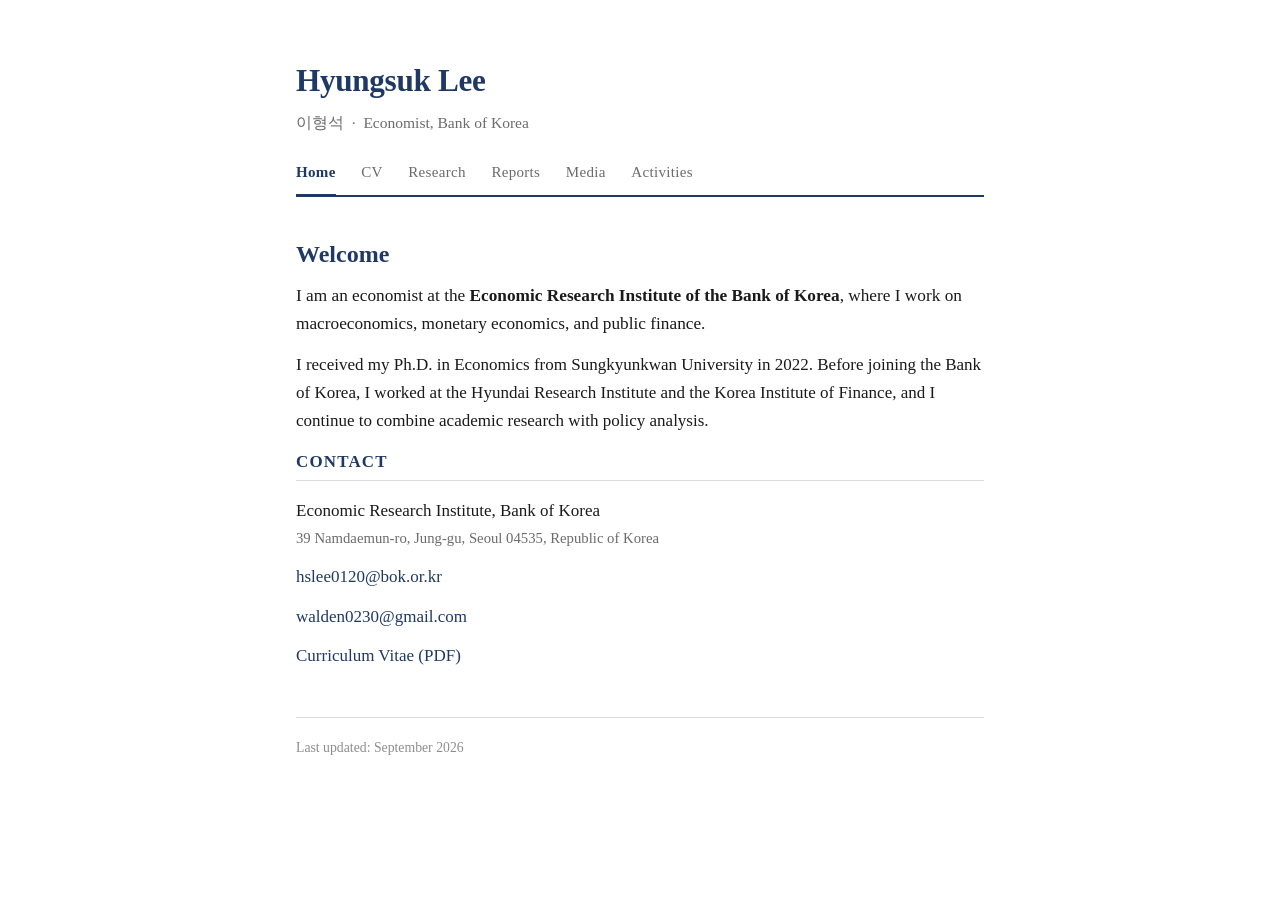
==== commit 24745c87: "Move CV to second tab" ====
--- a/index.html
+++ b/index.html
@@ -14,11 +14,11 @@
   <p class="sub">이형석 &nbsp;·&nbsp; Economist, Bank of Korea</p>
   <nav>
     <a href="index.html" class="active">Home</a>
+    <a href="cv.html">CV</a>
     <a href="research.html">Research</a>
     <a href="reports.html">Reports</a>
     <a href="media.html">Media</a>
     <a href="activities.html">Activities</a>
-    <a href="cv.html">CV</a>
   </nav>
 </header>
 
--- a/style.css
+++ b/style.css
@@ -114,26 +114,6 @@
 
 .sub2 { color: var(--muted); font-size: 0.92rem; }
 
-ul.compact {
-  margin: 0;
-  padding-left: 1.15rem;
-  list-style: none;
-}
-ul.compact li {
-  position: relative;
-  margin-bottom: 0.3rem;
-  font-size: 0.93rem;
-  color: var(--ink);
-}
-ul.compact li::before {
-  content: "·";
-  position: absolute;
-  left: -0.9rem;
-  color: var(--faint);
-}
-
-/* ---------- sections ---------- */
-section { margin-bottom: 2.6rem; }
 
 h2 {
   margin: 0 0 1rem;
@@ -275,32 +255,25 @@
   section { page-break-inside: avoid; }
 }
 
-/* ---------- reports list (Korean title + English gloss) ---------- */
-ul.reports { margin: 0; padding-left: 1.15rem; list-style: none; }
-ul.reports li {
-  position: relative;
-  margin-bottom: 0.75rem;
-}
-ul.reports li::before {
-  content: "·";
-  position: absolute;
-  left: -0.9rem;
-  color: var(--faint);
-}
+/* ---------- reports list ---------- */
+ul.reports { margin: 0; padding: 0; list-style: none; }
+ul.reports li { margin-bottom: 0.85rem; }
 ul.reports .kt { display: block; }
-ul.reports .en {
-  display: block;
-  color: var(--muted);
-  font-size: 0.88rem;
-  font-style: italic;
-}
+ul.reports .meta {
+  display: block;
+  color: var(--muted);
+  font-size: 0.87rem;
+}
+ul.reports .meta strong { color: var(--ink); font-weight: 600; }
 
 /* ---------- media list ---------- */
 ul.media { margin: 0; padding: 0; list-style: none; }
-ul.media li { margin-bottom: 0.9rem; }
+ul.media li { margin-bottom: 0.95rem; }
 ul.media .mt { display: block; }
 ul.media .mm {
   display: block;
   color: var(--muted);
-  font-size: 0.89rem;
-}
+  font-size: 0.88rem;
+}
+
+.dt { color: var(--faint); margin-left: 0.45rem; font-variant-numeric: tabular-nums; }
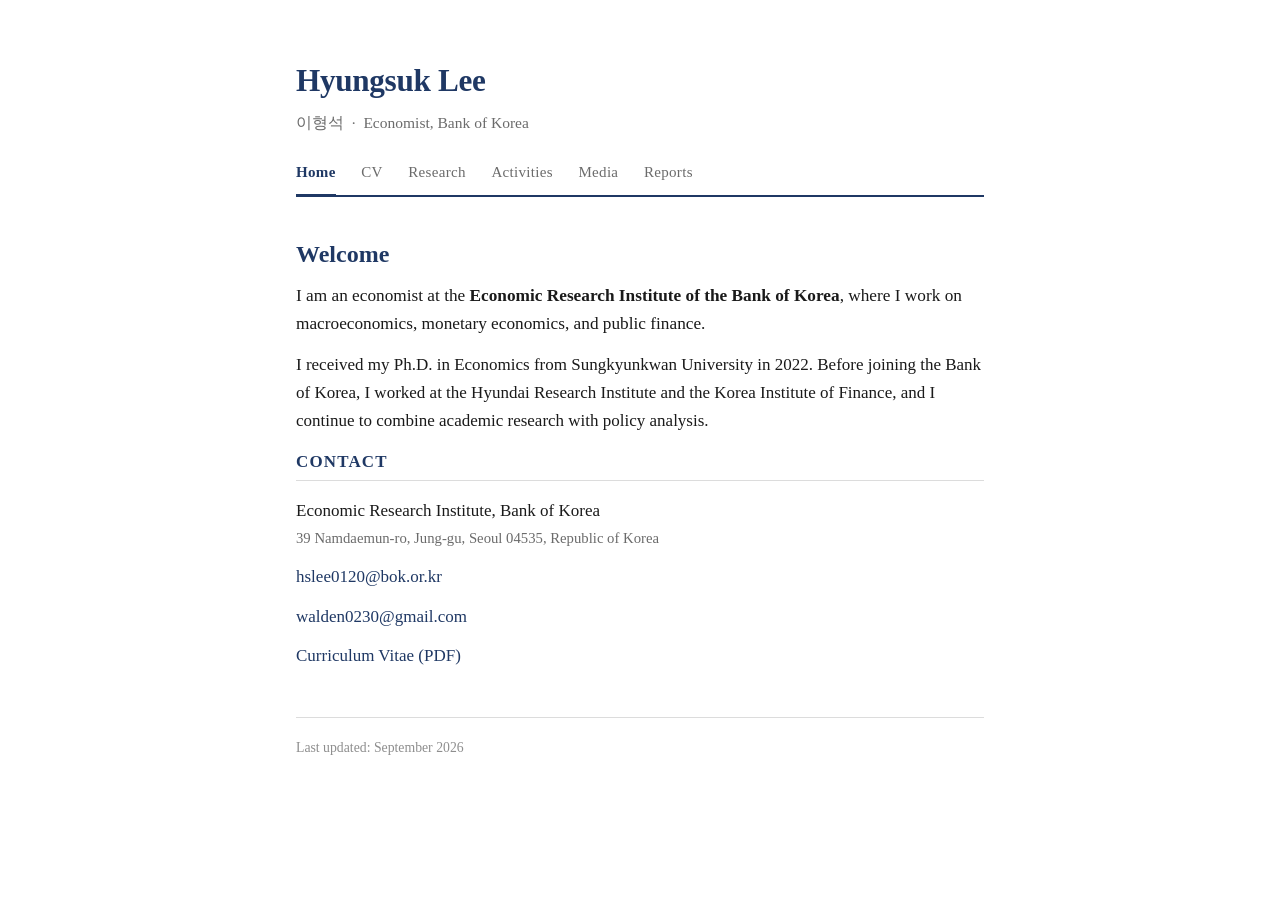
==== commit 01f0724c: "Nav order: Home, CV, Research, Activities, Media, Reports" ====
--- a/index.html
+++ b/index.html
@@ -16,9 +16,9 @@
     <a href="index.html" class="active">Home</a>
     <a href="cv.html">CV</a>
     <a href="research.html">Research</a>
+    <a href="activities.html">Activities</a>
+    <a href="media.html">Media</a>
     <a href="reports.html">Reports</a>
-    <a href="media.html">Media</a>
-    <a href="activities.html">Activities</a>
   </nav>
 </header>
 
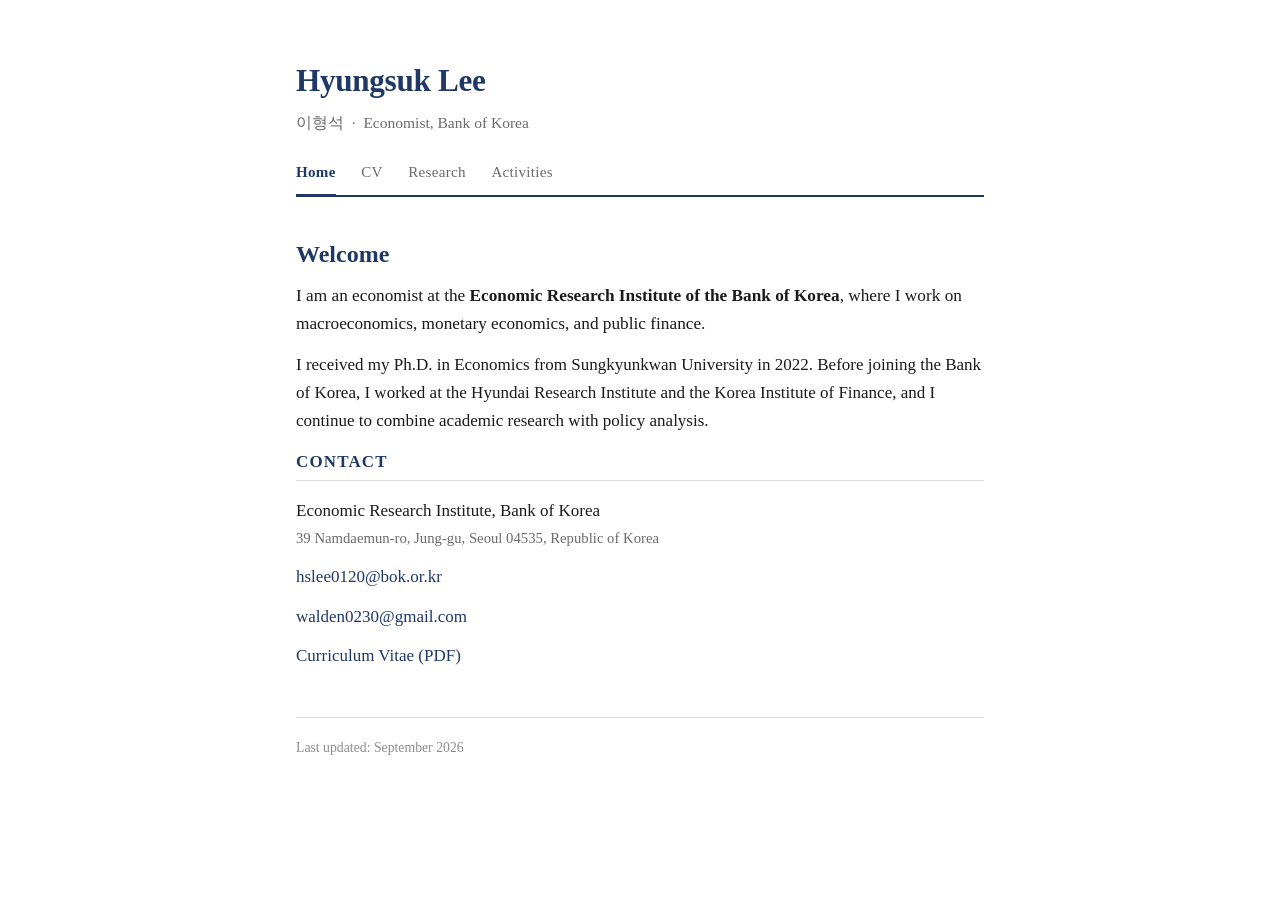
==== commit 3db1adf6: "Remove Media and Reports pages Both tabs are dropped from the site navigation and the pages deleted." ====
--- a/index.html
+++ b/index.html
@@ -17,8 +17,6 @@
     <a href="cv.html">CV</a>
     <a href="research.html">Research</a>
     <a href="activities.html">Activities</a>
-    <a href="media.html">Media</a>
-    <a href="reports.html">Reports</a>
   </nav>
 </header>
 
